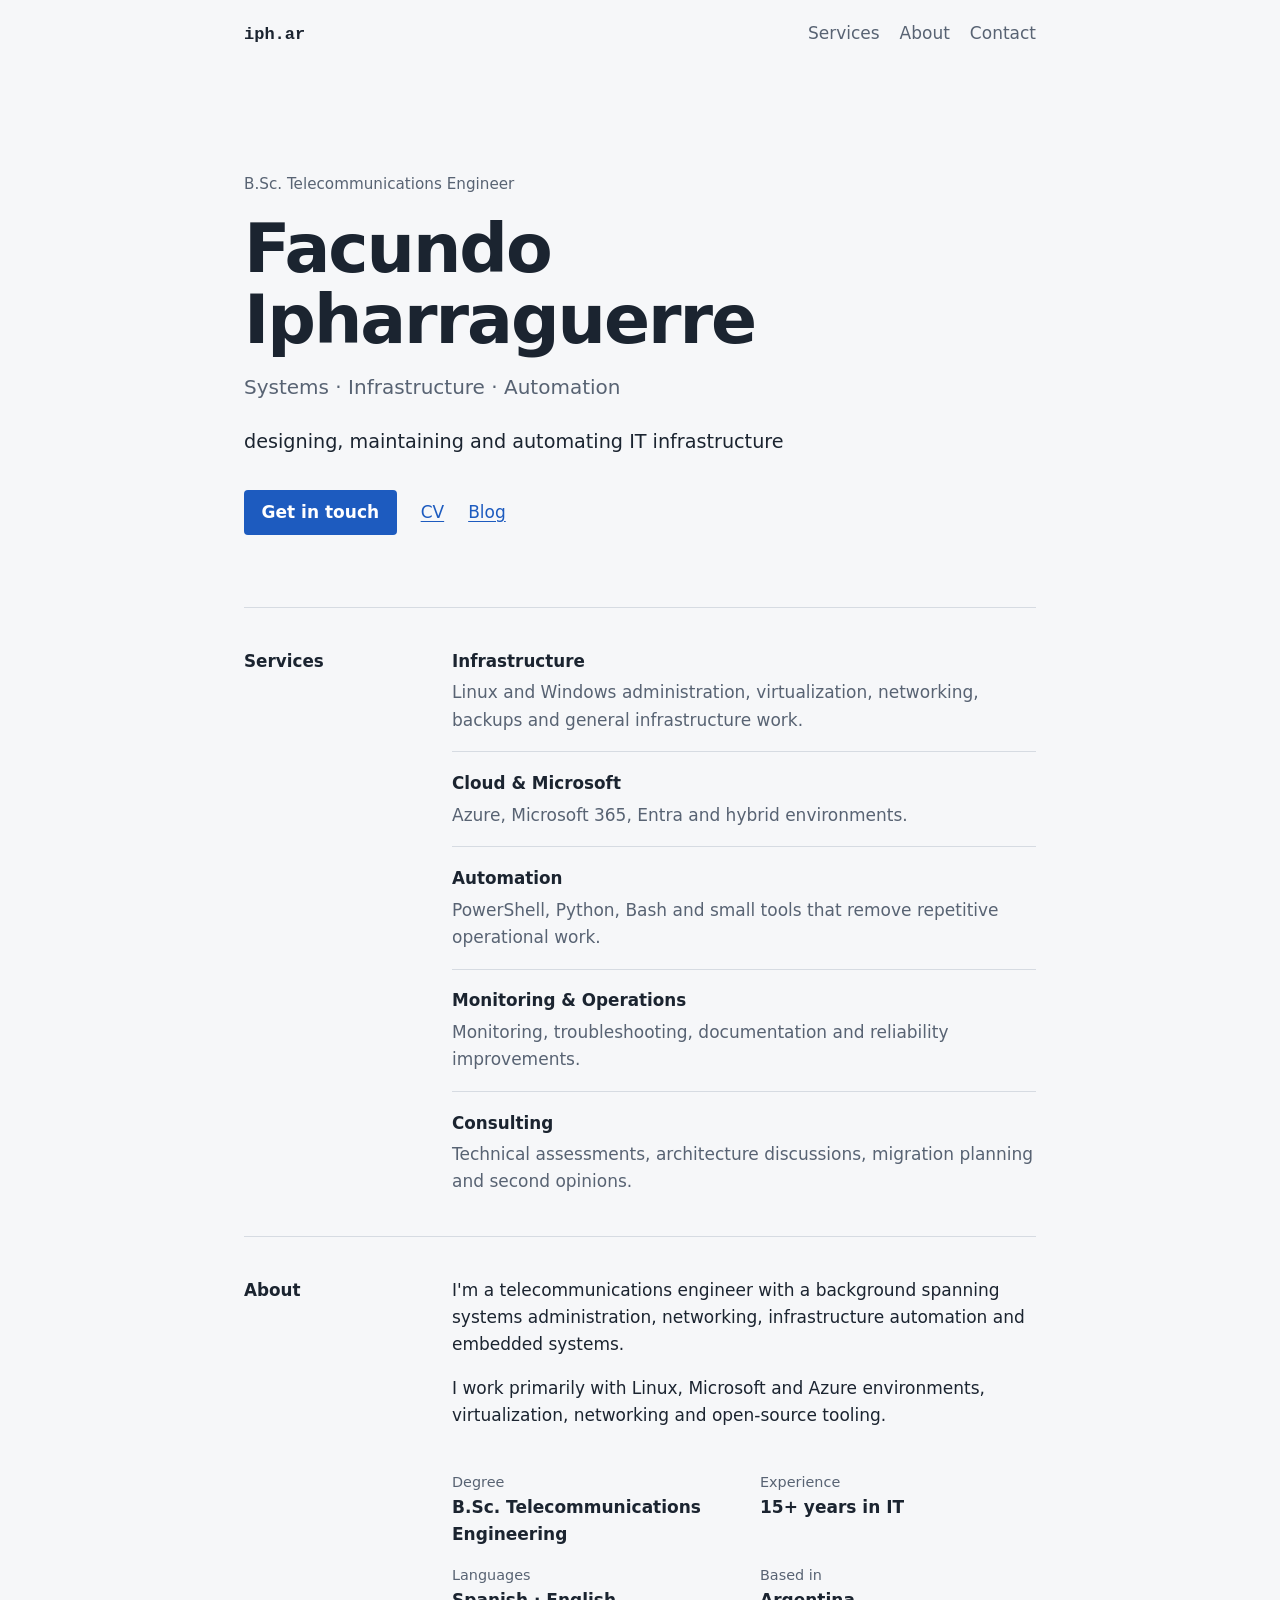
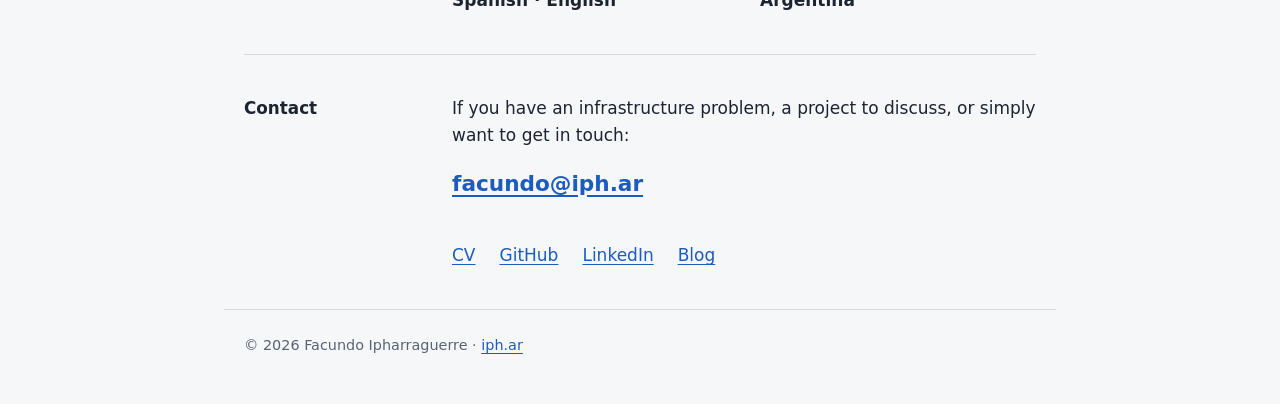
==== index_en.html @ 55589c00 "fixed languages routing" ====
<!doctype html>
<html lang="en">
<head>
    <meta charset="utf-8">
    <meta name="viewport" content="width=device-width, initial-scale=1">

    <title>Facundo Ipharraguerre — Systems & Infrastructure</title>
    <meta name="description"
          content="Facundo Ipharraguerre — Telecommunications Engineer working with systems, infrastructure and automation.">

    <link rel="stylesheet" href="style.css">
</head>

<body>

<header class="site-header">
    <nav>
        <a href="/" class="site-name">iph.ar</a>

        <div class="nav-links">
            <a href="#services">Services</a>
            <a href="#about">About</a>
            <a href="#contact">Contact</a>
        </div>
    </nav>
</header>


<main>

    <!-- Hero -->

    <section id="hero">
        <p class="eyebrow">B.Sc. Telecommunications Engineer</p>

        <h1>Facundo Ipharraguerre</h1>

        <p class="tagline">
            Systems · Infrastructure · Automation
        </p>

        <p class="intro">
            designing, maintaining and automating IT infrastructure
        </p>

        <div class="hero-links">
            <a href="#contact">Get in touch</a>
            <a href="https://facundo.iph.ar">CV</a>
            <a href="https://blog.iph.ar">Blog</a>
        </div>
    </section>


    <!-- Services -->

    <section id="services">
        <h2>Services</h2>

        <div class="service-list">

            <article>
                <h3>Infrastructure</h3>
                <p>
                    Linux and Windows administration, virtualization,
                    networking, backups and general infrastructure work.
                </p>
            </article>

            <article>
                <h3>Cloud &amp; Microsoft</h3>
                <p>
                    Azure, Microsoft 365, Entra and hybrid environments.
                </p>
            </article>

            <article>
                <h3>Automation</h3>
                <p>
                    PowerShell, Python, Bash and small tools that remove
                    repetitive operational work.
                </p>
            </article>

            <article>
                <h3>Monitoring &amp; Operations</h3>
                <p>
                    Monitoring, troubleshooting, documentation and
                    reliability improvements.
                </p>
            </article>

            <article>
                <h3>Consulting</h3>
                <p>
                    Technical assessments, architecture discussions,
                    migration planning and second opinions.
                </p>
            </article>

        </div>
    </section>


    <!-- About -->

    <section id="about">
        <h2>About</h2>

        <p>
            I'm a telecommunications engineer with a background spanning
            systems administration, networking, infrastructure automation
            and embedded systems.
        </p>

        <p>
            I work primarily with Linux, Microsoft and Azure environments,
            virtualization, networking and open-source tooling.
        </p>

        <dl class="facts">
            <div>
                <dt>Degree</dt>
                <dd>B.Sc. Telecommunications Engineering</dd>
            </div>

            <div>
                <dt>Experience</dt>
                <dd>15+ years in IT</dd>
            </div>

            <div>
                <dt>Languages</dt>
                <dd>Spanish · English</dd>
            </div>

            <div>
                <dt>Based in</dt>
                <dd>Argentina</dd>
            </div>
        </dl>
    </section>


    <!-- Contact -->

    <section id="contact">
        <h2>Contact</h2>

        <p>
            If you have an infrastructure problem, a project to discuss,
            or simply want to get in touch:
        </p>

        <p>
            <a href="mailto:facundo@iph.ar">facundo@iph.ar</a>
        </p>

        <nav class="contact-links" aria-label="External links">
            <a href="/cv/">CV</a>
            <a href="#">GitHub</a>
            <a href="#">LinkedIn</a>
            <a href="https://blog.iph.ar">Blog</a>
        </nav>
    </section>

</main>


<footer>
    <p>
        © 2026 Facundo Ipharraguerre · <a href="/">iph.ar</a>
    </p>
</footer>

</body>
</html>
---- style.css ----
/* iph.ar landing page
   No web fonts, no JS, no dependencies. Light/dark follows the OS. */

:root {
  color-scheme: light dark;

  --bg: #f6f7f9;
  --text: #1b2430;
  --muted: #586373;
  --rule: #d6dbe2;
  --accent: #1d5bbf;
  --accent-text: #ffffff;

  --sans: system-ui, -apple-system, "Segoe UI", Roboto, "Helvetica Neue", Arial, sans-serif;
  --mono: ui-monospace, "SF Mono", "Cascadia Mono", Consolas, monospace;
}

@media (prefers-color-scheme: dark) {
  :root {
    --bg: #12161c;
    --text: #e4e8ee;
    --muted: #9aa5b4;
    --rule: #2a323d;
    --accent: #7fa8f0;
    --accent-text: #0e1218;
  }
}

/* Base */

*, *::before, *::after { box-sizing: border-box; }

html { -webkit-text-size-adjust: 100%; }

@media (prefers-reduced-motion: no-preference) {
  html { scroll-behavior: smooth; }
}

body {
  margin: 0;
  background: var(--bg);
  color: var(--text);
  font: 1.0625rem/1.6 var(--sans);
}

/* One shared column for header, main and footer */
.site-header nav,
main,
footer {
  max-width: 52rem;
  margin-inline: auto;
  padding-inline: 1.25rem;
}

main p { max-width: 40rem; }

a {
  color: var(--accent);
  text-underline-offset: 0.2em;
}

a:hover { text-decoration-thickness: 2px; }

:focus-visible {
  outline: 2px solid var(--accent);
  outline-offset: 3px;
  border-radius: 2px;
}

/* Header */

.site-header nav {
  display: flex;
  flex-wrap: wrap;
  justify-content: space-between;
  align-items: baseline;
  gap: 0.5rem 2rem;
  padding-block: 1.25rem;
}

.site-name {
  font-family: var(--mono);
  font-weight: 600;
  color: var(--text);
  text-decoration: none;
}

.nav-links {
  display: flex;
  flex-wrap: wrap;
  gap: 0.25rem 1.25rem;
}

.nav-links a {
  color: var(--muted);
  text-decoration: none;
}

.nav-links a:hover { color: var(--text); }

/* Hero */

#hero {
  padding-block: clamp(3rem, 10vw, 6.5rem) clamp(2.5rem, 7vw, 4.5rem);
}

.eyebrow {
  margin: 0 0 1rem;
  color: var(--muted);
  font-size: 0.95rem;
}

h1 {
  margin: 0;
  font-size: clamp(2.4rem, 8vw, 4.25rem);
  line-height: 1.05;
  letter-spacing: -0.03em;
  font-weight: 700;
}

.tagline {
  margin: 1rem 0 0;
  font-size: 1.25rem;
  color: var(--muted);
}

.intro {
  margin: 1.5rem 0 0;
  font-size: 1.2rem;
}

.hero-links {
  display: flex;
  flex-wrap: wrap;
  align-items: center;
  gap: 0.75rem 1.5rem;
  margin-top: 2rem;
}

.hero-links a:first-child {
  padding: 0.55rem 1.1rem;
  border-radius: 4px;
  background: var(--accent);
  color: var(--accent-text);
  font-weight: 600;
  text-decoration: none;
}

.hero-links a:first-child:hover { opacity: 0.9; }

/* Sections: heading in a left column, content on the right */

main > section:not(#hero) {
  display: grid;
  grid-template-columns: 11rem minmax(0, 1fr);
  column-gap: 2rem;
  padding-block: 2.5rem;
  border-top: 1px solid var(--rule);
}

main > section:not(#hero) > h2 {
  grid-column: 1;
  margin: 0;
  font-size: 1.05rem;
  font-weight: 600;
}

main > section:not(#hero) > :not(h2) { grid-column: 2; }

section p { margin: 0 0 1em; }
section p:last-child { margin-bottom: 0; }

/* Services and projects: plain rows, no cards */

article {
  padding-block: 1.1rem;
  border-bottom: 1px solid var(--rule);
}

article:first-child { padding-top: 0; }

article:last-child {
  padding-bottom: 0;
  border-bottom: 0;
}

article h3 {
  margin: 0 0 0.3rem;
  font-size: 1.05rem;
}

article p {
  margin: 0;
  color: var(--muted);
}

.project-list a {
  display: inline-block;
  margin-top: 0.5rem;
  font-size: 0.95rem;
}

/* About facts */

.facts {
  display: grid;
  grid-template-columns: repeat(auto-fit, minmax(11rem, 1fr));
  gap: 1rem 2rem;
  margin: 1.5rem 0 0;
}

.facts dt {
  color: var(--muted);
  font-size: 0.9rem;
}

.facts dd {
  margin: 0;
  font-weight: 600;
}

/* Contact */

#contact p a[href^="mailto:"] {
  font-size: 1.35rem;
  font-weight: 600;
}

.contact-links {
  display: flex;
  flex-wrap: wrap;
  gap: 0.5rem 1.5rem;
  margin-top: 1.5rem;
}

/* Footer */

footer {
  padding-block: 1.5rem 3rem;
  border-top: 1px solid var(--rule);
  color: var(--muted);
  font-size: 0.9rem;
}

footer p { margin: 0; }

/* Narrow screens: stack heading above content */

@media (max-width: 40rem) {
  main > section:not(#hero) {
    grid-template-columns: 1fr;
  }

  main > section:not(#hero) > h2 { margin-bottom: 1rem; }
  main > section:not(#hero) > :not(h2) { grid-column: 1; }
}
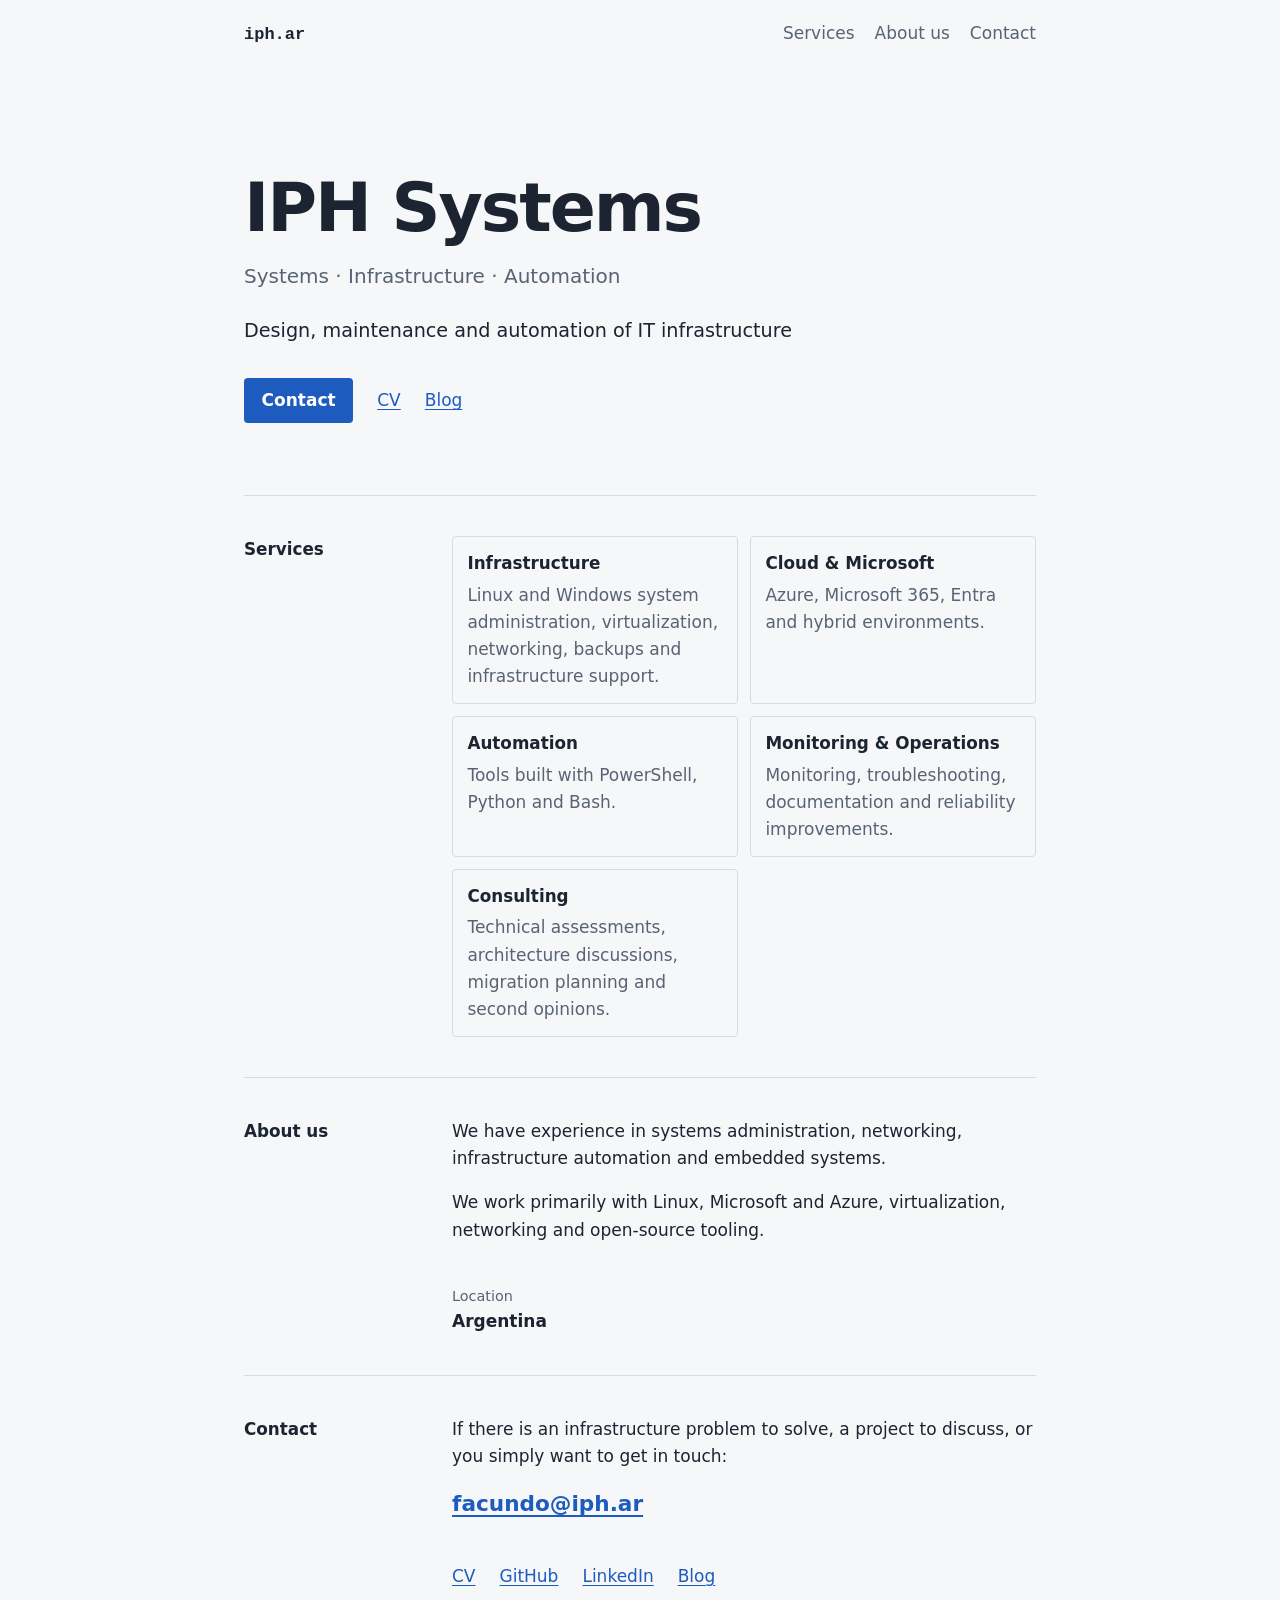
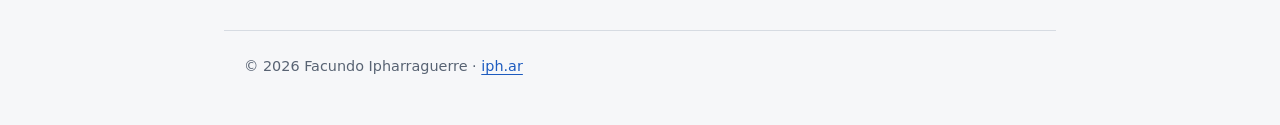
==== commit c5fc48d5: "fixed layout" ====
--- a/index_en.html
+++ b/index_en.html
@@ -4,9 +4,9 @@
     <meta charset="utf-8">
     <meta name="viewport" content="width=device-width, initial-scale=1">
 
-    <title>Facundo Ipharraguerre — Systems & Infrastructure</title>
+    <title>IPH Systems</title>
     <meta name="description"
-          content="Facundo Ipharraguerre — Telecommunications Engineer working with systems, infrastructure and automation.">
+          content="Systems, infrastructure and automation.">
 
     <link rel="stylesheet" href="style.css">
 </head>
@@ -19,7 +19,7 @@
 
         <div class="nav-links">
             <a href="#services">Services</a>
-            <a href="#about">About</a>
+            <a href="#about">About us</a>
             <a href="#contact">Contact</a>
         </div>
     </nav>
@@ -31,20 +31,18 @@
     <!-- Hero -->
 
     <section id="hero">
-        <p class="eyebrow">B.Sc. Telecommunications Engineer</p>
-
-        <h1>Facundo Ipharraguerre</h1>
+        <h1>IPH Systems</h1>
 
         <p class="tagline">
             Systems · Infrastructure · Automation
         </p>
 
         <p class="intro">
-            designing, maintaining and automating IT infrastructure
+            Design, maintenance and automation of IT infrastructure
         </p>
 
         <div class="hero-links">
-            <a href="#contact">Get in touch</a>
+            <a href="#contact">Contact</a>
             <a href="https://facundo.iph.ar">CV</a>
             <a href="https://blog.iph.ar">Blog</a>
         </div>
@@ -56,13 +54,13 @@
     <section id="services">
         <h2>Services</h2>
 
-        <div class="service-list">
+        <div class="service-list service-cards">
 
             <article>
                 <h3>Infrastructure</h3>
                 <p>
-                    Linux and Windows administration, virtualization,
-                    networking, backups and general infrastructure work.
+                    Linux and Windows system administration, virtualization,
+                    networking, backups and infrastructure support.
                 </p>
             </article>
 
@@ -76,8 +74,7 @@
             <article>
                 <h3>Automation</h3>
                 <p>
-                    PowerShell, Python, Bash and small tools that remove
-                    repetitive operational work.
+                    Tools built with PowerShell, Python and Bash.
                 </p>
             </article>
 
@@ -101,40 +98,24 @@
     </section>
 
 
-    <!-- About -->
+    <!-- About the project -->
 
     <section id="about">
-        <h2>About</h2>
+        <h2>About us</h2>
 
         <p>
-            I'm a telecommunications engineer with a background spanning
-            systems administration, networking, infrastructure automation
-            and embedded systems.
+            We have experience in systems administration, networking,
+            infrastructure automation and embedded systems.
         </p>
 
         <p>
-            I work primarily with Linux, Microsoft and Azure environments,
+            We work primarily with Linux, Microsoft and Azure,
             virtualization, networking and open-source tooling.
         </p>
 
         <dl class="facts">
             <div>
-                <dt>Degree</dt>
-                <dd>B.Sc. Telecommunications Engineering</dd>
-            </div>
-
-            <div>
-                <dt>Experience</dt>
-                <dd>15+ years in IT</dd>
-            </div>
-
-            <div>
-                <dt>Languages</dt>
-                <dd>Spanish · English</dd>
-            </div>
-
-            <div>
-                <dt>Based in</dt>
+                <dt>Location</dt>
                 <dd>Argentina</dd>
             </div>
         </dl>
@@ -147,8 +128,8 @@
         <h2>Contact</h2>
 
         <p>
-            If you have an infrastructure problem, a project to discuss,
-            or simply want to get in touch:
+            If there is an infrastructure problem to solve, a project to discuss,
+            or you simply want to get in touch:
         </p>
 
         <p>
@@ -156,9 +137,9 @@
         </p>
 
         <nav class="contact-links" aria-label="External links">
-            <a href="/cv/">CV</a>
-            <a href="#">GitHub</a>
-            <a href="#">LinkedIn</a>
+            <a href="https://facundo.iph.ar/">CV</a>
+            <a href="https://github.com/fipharraguerre">GitHub</a>
+            <a href="https://www.linkedin.com/in/fipharraguerre/">LinkedIn</a>
             <a href="https://blog.iph.ar">Blog</a>
         </nav>
     </section>
--- a/style.css
+++ b/style.css
@@ -170,7 +170,7 @@
 section p { margin: 0 0 1em; }
 section p:last-child { margin-bottom: 0; }
 
-/* Services and projects: plain rows, no cards */
+/* Services and projects */
 
 article {
   padding-block: 1.1rem;
@@ -192,6 +192,24 @@
 article p {
   margin: 0;
   color: var(--muted);
+}
+
+#services .service-cards {
+  display: grid;
+  grid-template-columns: repeat(2, minmax(0, 1fr));
+  gap: 0.75rem;
+}
+
+#services .service-cards article {
+  padding: 0.8rem 0.9rem;
+  border: 1px solid var(--rule);
+  border-radius: 4px;
+}
+
+#services .service-cards article:first-child,
+#services .service-cards article:last-child {
+  padding: 0.8rem 0.9rem;
+  border-bottom: 1px solid var(--rule);
 }
 
 .project-list a {
@@ -254,3 +272,7 @@
   main > section:not(#hero) > h2 { margin-bottom: 1rem; }
   main > section:not(#hero) > :not(h2) { grid-column: 1; }
 }
+
+@media (max-width: 32rem) {
+  #services .service-cards { grid-template-columns: 1fr; }
+}
